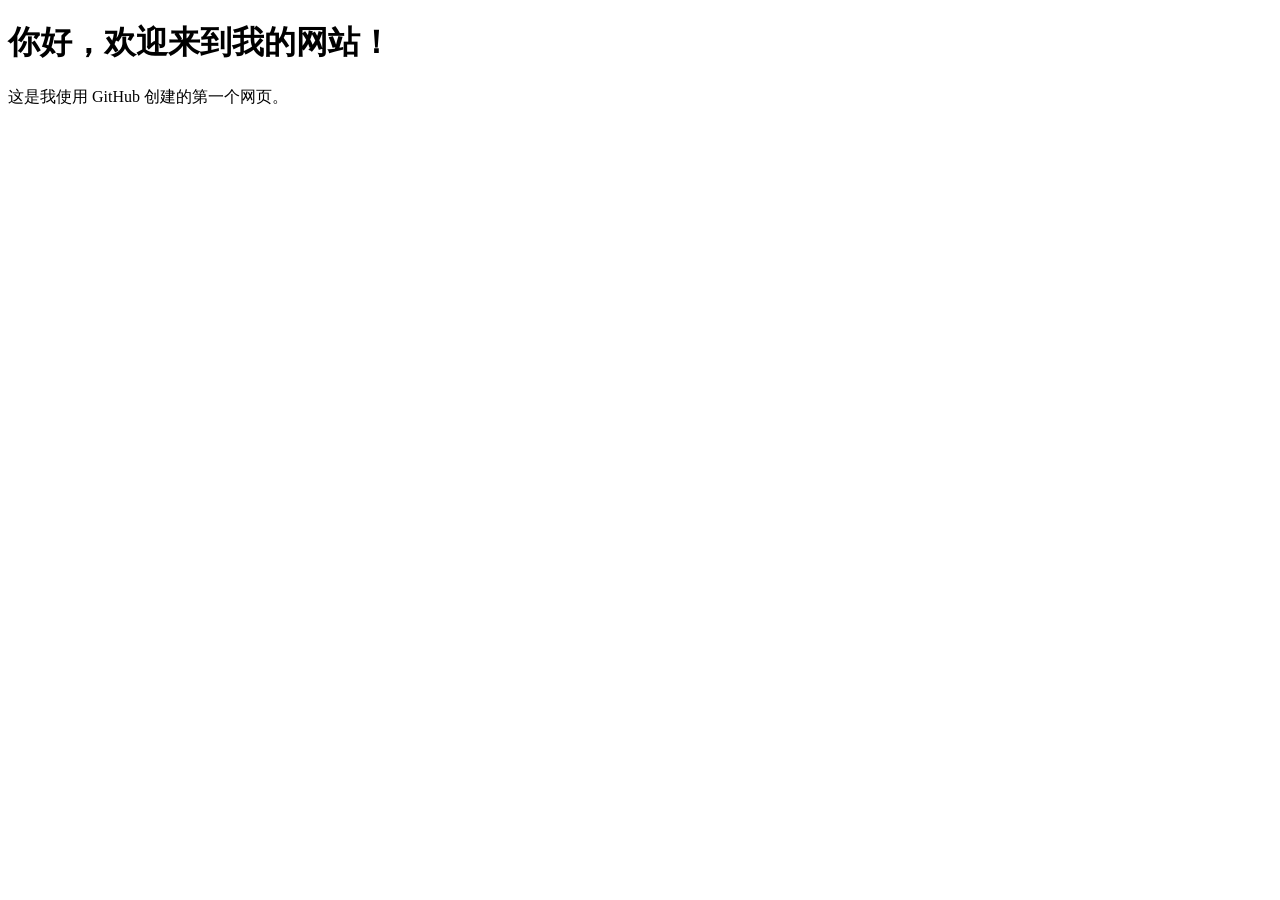
==== index.html @ 8c5da54e "Create index.html for first website" ====
<!DOCTYPE html>
<html lang="zh-CN">
<head>
  <meta charset="UTF-8">
  <meta name="viewport" content="width=device-width, initial-scale=1.0">
  <title>我的第一个网站</title>
</head>
<body>
  <h1>你好，欢迎来到我的网站！</h1>
  <p>这是我使用 GitHub 创建的第一个网页。</p>
</body>
</html>
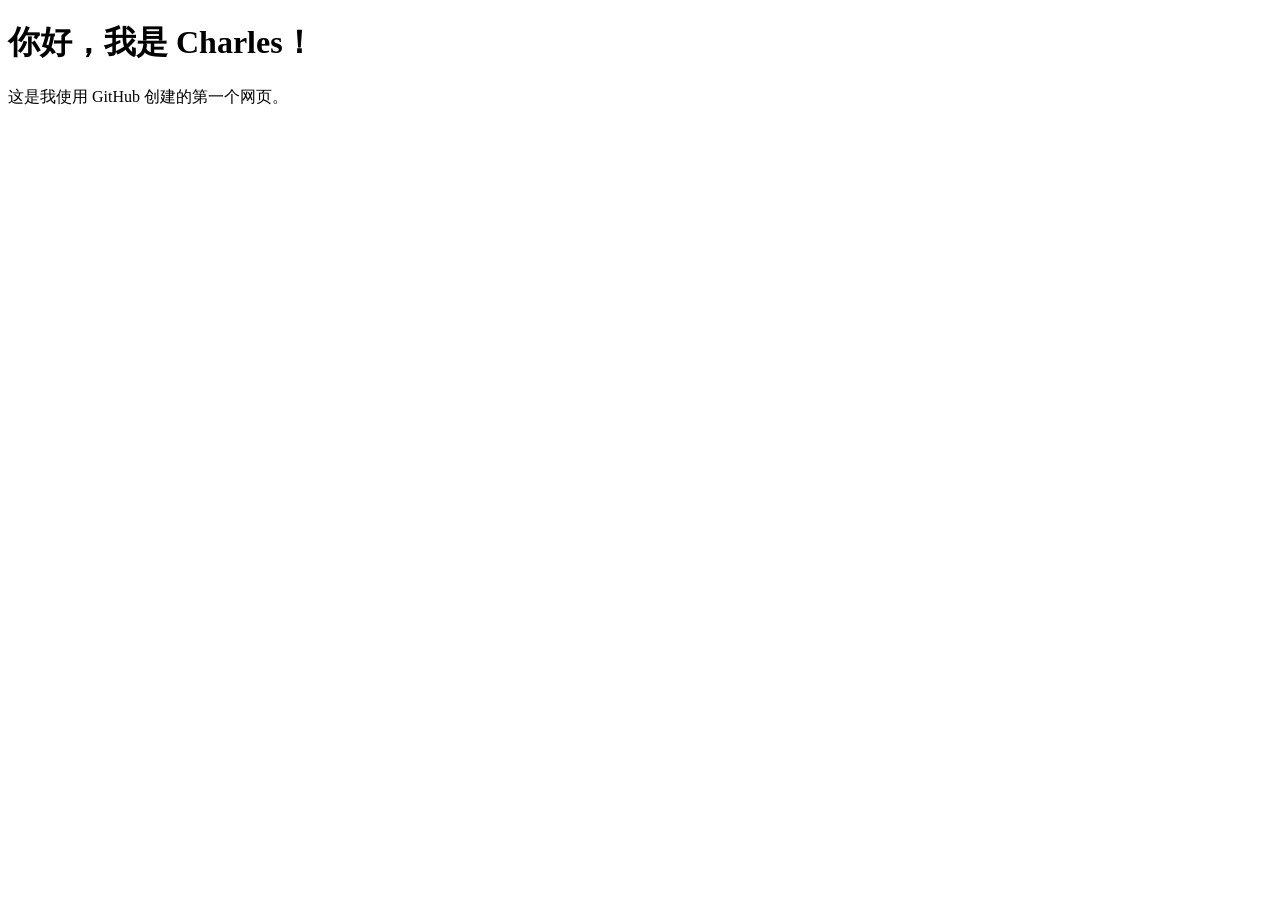
==== commit 9659b705: "Update greeting in index.html" ====
--- a/index.html
+++ b/index.html
@@ -6,7 +6,7 @@
   <title>我的第一个网站</title>
 </head>
 <body>
-  <h1>你好，欢迎来到我的网站！</h1>
+  <h1>你好，我是 Charles！</h1>
   <p>这是我使用 GitHub 创建的第一个网页。</p>
 </body>
 </html>
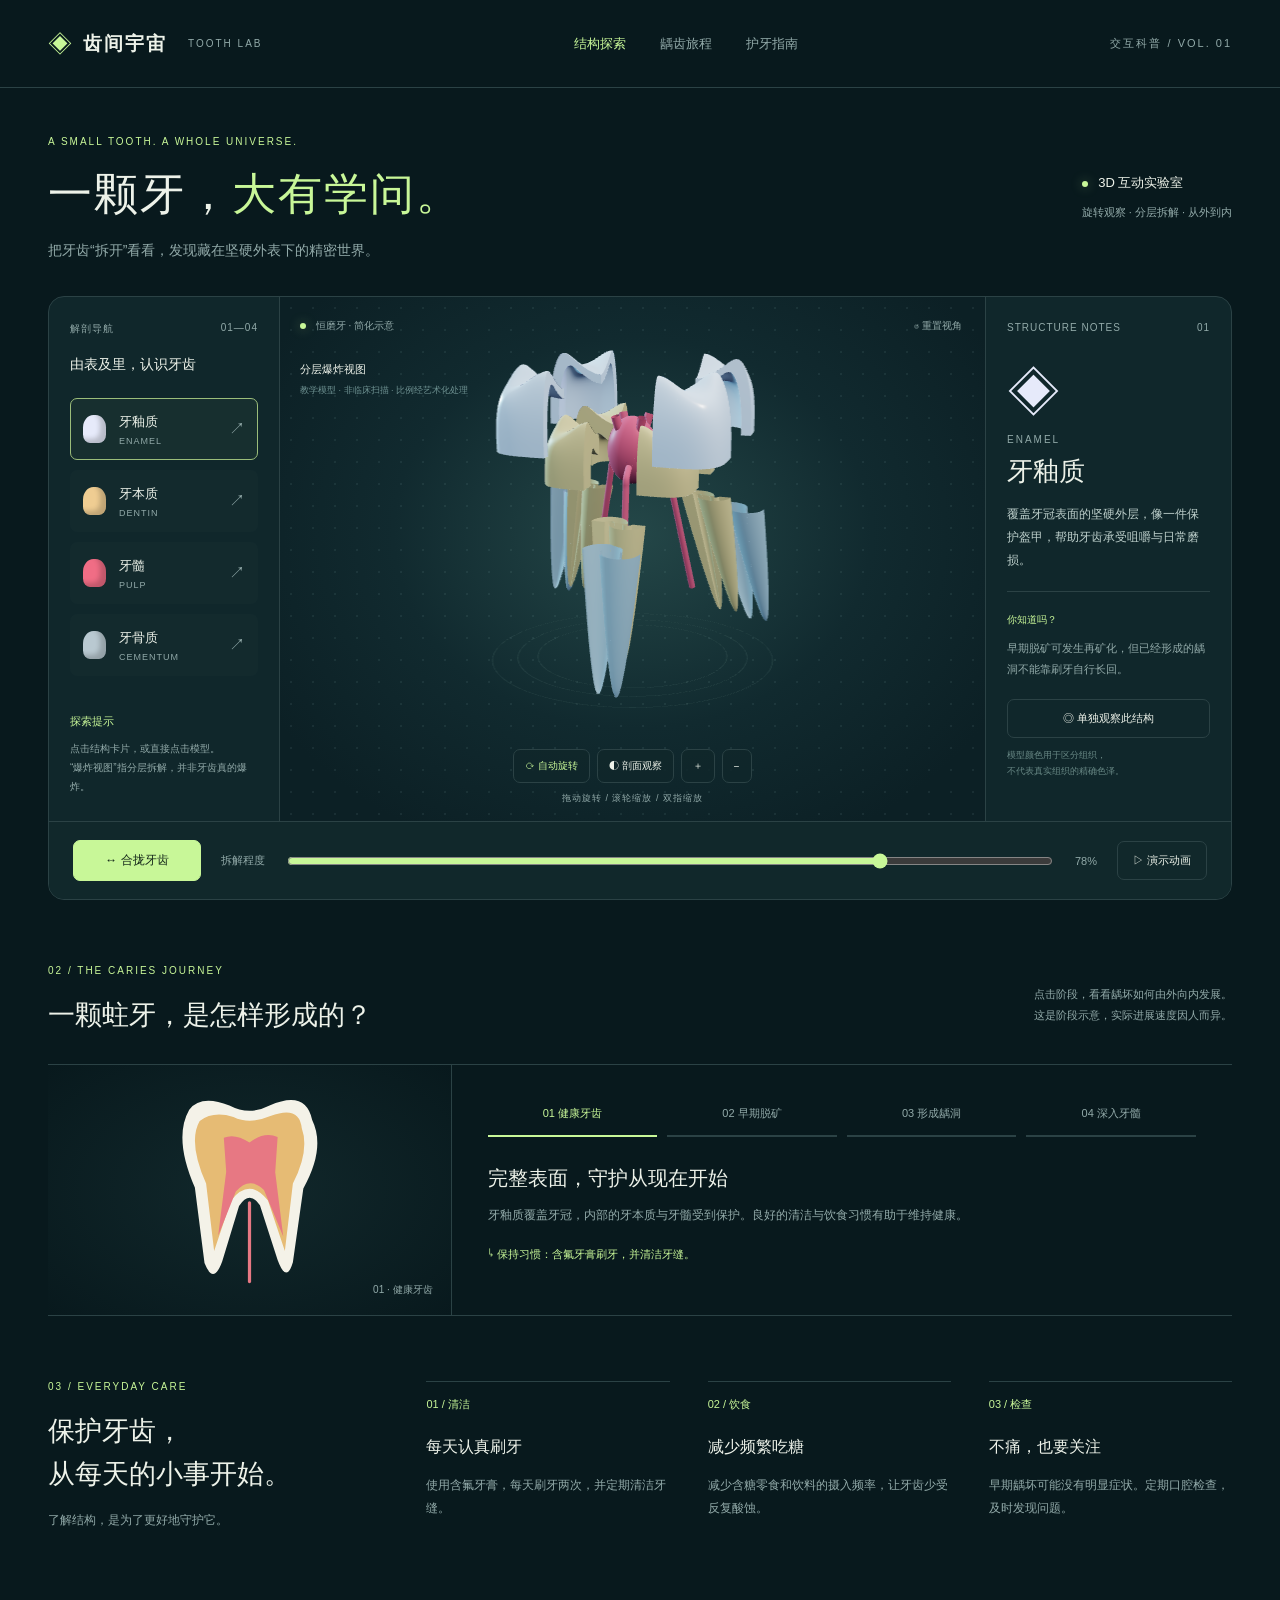
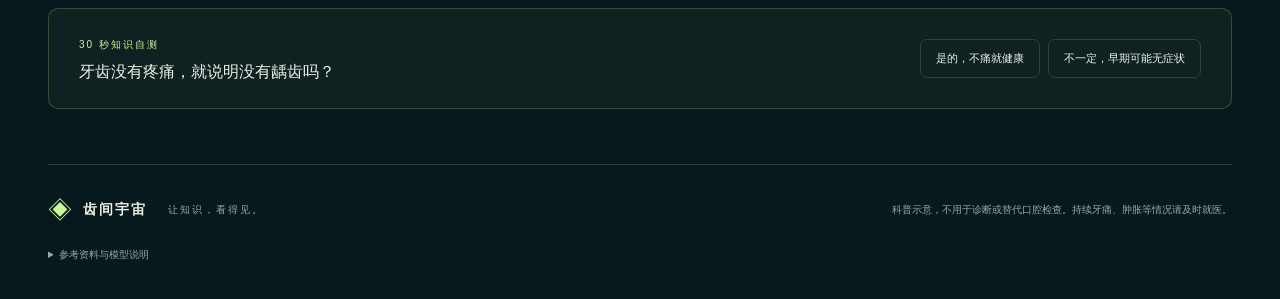
==== commit a0e910b3: "Publish original Tooth Lab interactive 3D website" ====
--- a/index.html
+++ b/index.html
@@ -1,12 +1,13 @@
-<!DOCTYPE html>
-<html lang="zh-CN">
-<head>
-  <meta charset="UTF-8">
-  <meta name="viewport" content="width=device-width, initial-scale=1.0">
-  <title>我的第一个网站</title>
-</head>
-<body>
-  <h1>你好，我是 Charles！</h1>
-  <p>这是我使用 GitHub 创建的第一个网页。</p>
-</body>
-</html>
+<!doctype html>
+<html lang="zh-CN"><head><meta charset="utf-8"><meta name="viewport" content="width=device-width,initial-scale=1"><meta name="description" content="旋转、拆解、探索一颗牙齿。交互式3D口腔科普实验室。"><title>齿间宇宙 · 3D牙齿探索实验室</title><link rel="stylesheet" href="style.css"></head><body>
+<header><a class="brand" href="#">◈ <b>齿间宇宙</b><span>TOOTH LAB</span></a><nav><a class="active" href="#explore">结构探索</a><a href="#decay">龋齿旅程</a><a href="#care">护牙指南</a></nav><span class="edition">交互科普 / VOL. 01</span></header>
+<main><section class="intro"><div><p class="eyebrow">A SMALL TOOTH. A WHOLE UNIVERSE.</p><h1>一颗牙，<em>大有学问。</em></h1><p class="lead">把牙齿“拆开”看看，发现藏在坚硬外表下的精密世界。</p></div><div class="intro-note"><span class="dot"></span> 3D 互动实验室<br><small>旋转观察 · 分层拆解 · 从外到内</small></div></section>
+<section class="lab" id="explore"><aside class="structures"><div class="panel-top">解剖导航 <span>01—04</span></div><h2>由表及里，认识牙齿</h2><div id="layers"></div><div class="mini-note">探索提示<span>点击结构卡片，或直接点击模型。<br>“爆炸视图”指分层拆解，并非牙齿真的爆炸。</span></div></aside>
+<div class="stage"><div class="stage-head"><span><i class="dot"></i> 恒磨牙 · 简化示意</span><button id="reset" class="text-btn">↺ 重置视角</button></div><canvas id="scene" aria-label="可拖动旋转的三维牙齿模型"></canvas><div id="fallback" hidden>当前设备无法启用 WebGL。您仍可通过左侧结构卡片和下方科普内容学习牙齿结构。</div><div class="model-caption"><span id="view-label">分层爆炸视图</span><small>教学模型 · 非临床扫描 · 比例经艺术化处理</small></div><div class="view-tools"><button id="rotate" aria-pressed="true">⟳ 自动旋转</button><button id="cut" aria-pressed="false">◐ 剖面观察</button><button id="zoomIn" aria-label="放大">＋</button><button id="zoomOut" aria-label="缩小">−</button></div><div class="drag-note">拖动旋转 / 滚轮缩放 / 双指缩放</div></div>
+<aside class="detail"><div class="panel-top">STRUCTURE NOTES <span id="number">01</span></div><div class="sample" id="sample">◈</div><p id="english">ENAMEL</p><h2 id="title">牙釉质</h2><p id="description"></p><div class="fact"><span>你知道吗？</span><p id="fact"></p></div><button class="solo" id="solo" aria-pressed="false">◎ 单独观察此结构</button><p class="detail-foot">模型颜色用于区分组织，<br>不代表真实组织的精确色泽。</p></aside>
+<div class="timeline"><button id="explode" class="primary">↔ 合拢牙齿</button><label for="spread">拆解程度</label><input id="spread" type="range" min="0" max="100" value="78"><output id="spread-value">78%</output><button id="play">▷ 演示动画</button></div></section>
+<section class="journey" id="decay"><div class="section-title"><div><p class="eyebrow">02 / THE CARIES JOURNEY</p><h2>一颗蛀牙，是怎样形成的？</h2></div><p>点击阶段，看看龋坏如何由外向内发展。<br>这是阶段示意，实际进展速度因人而异。</p></div><div class="journey-body"><div class="decay-visual"><svg viewBox="0 0 280 270" aria-label="龋坏深度示意图"><path fill="#f4f2e8" d="M65 35 Q80 16 115 30 Q140 43 165 30 Q210 10 218 48 Q235 83 207 133 L194 225 Q186 252 175 222 L153 154 Q140 135 127 155 L106 224 Q95 254 84 226 L72 132 Q45 70 65 35Z"/><path fill="#e6bb74" d="M78 49 Q95 36 120 44 Q140 54 166 43 Q202 29 205 58 Q215 86 194 127 L184 211 L163 148 Q140 119 117 148 L96 211 L86 127 Q63 75 78 49Z"/><path fill="#e77883" d="M108 70 Q122 64 140 76 Q158 62 175 69 L172 113 L182 193 L158 135 Q140 117 123 137 L101 192 L111 112Z"/><path id="lesion" fill="#784f46" d="M125 37 L152 37 L147 47 L132 47Z"/><path d="M140 151 L140 249" stroke="#e77883" stroke-width="4" stroke-linecap="round"/></svg><span id="stage-badge">01 · 健康牙齿</span></div><div class="decay-info"><div class="steps" id="steps"></div><h3 id="decay-title"></h3><p id="decay-text"></p><div class="takeaway" id="decay-tip"></div></div></div></section>
+<section id="care" class="care"><div><p class="eyebrow">03 / EVERYDAY CARE</p><h2>保护牙齿，<br>从每天的小事开始。</h2><p>了解结构，是为了更好地守护它。</p></div><article><span>01 / 清洁</span><h3>每天认真刷牙</h3><p>使用含氟牙膏，每天刷牙两次，并定期清洁牙缝。</p></article><article><span>02 / 饮食</span><h3>减少频繁吃糖</h3><p>减少含糖零食和饮料的摄入频率，让牙齿少受反复酸蚀。</p></article><article><span>03 / 检查</span><h3>不痛，也要关注</h3><p>早期龋坏可能没有明显症状。定期口腔检查，及时发现问题。</p></article></section>
+<section class="quiz"><div><span class="eyebrow">30 秒知识自测</span><h3>牙齿没有疼痛，就说明没有龋齿吗？</h3></div><div><button data-answer="wrong">是的，不痛就健康</button><button data-answer="right">不一定，早期可能无症状</button></div><p id="quiz-result" aria-live="polite"></p></section>
+<footer><div class="brand">◈ <b>齿间宇宙</b><span>让知识，看得见。</span></div><p>科普示意，不用于诊断或替代口腔检查。持续牙痛、肿胀等情况请及时就医。</p><details><summary>参考资料与模型说明</summary><p>结构参考：<a href="https://www.mouthhealthy.org/all-topics-a-z/tooth" target="_blank" rel="noopener">美国牙科协会 · Tooth anatomy</a>；龋齿及预防参考：<a href="https://www.nidcr.nih.gov/health-info/tooth-decay" target="_blank" rel="noopener">NIDCR · Tooth Decay</a>。查阅：2026-10-29。模型为自主绘制的简化三根磨牙示意；未包含牙周膜、牙槽骨和所有显微结构，拆分边界为教学设计。</p></details></footer></main><script type="module" src="app.js"></script></body></html>
+
--- a/style.css
+++ b/style.css
@@ -0,0 +1 @@
+@charset "UTF-8";:root{--bg:#08191d;--panel:#10272b;--line:#2b4245;--ink:#edf2e9;--muted:#92aaa9;--mint:#c8f798}*{box-sizing:border-box}html{scroll-behavior:smooth;scroll-padding-top:25px}body{margin:0;background:var(--bg);color:var(--ink);font-family:"Microsoft YaHei","PingFang SC",sans-serif}button,a,input{-webkit-tap-highlight-color:transparent}button{font:inherit;color:inherit;cursor:pointer;border:1px solid var(--line);background:transparent;border-radius:7px;padding:11px 15px;transition:.2s}button:hover{border-color:var(--mint);background:#c8f79810}button:focus-visible,a:focus-visible,input:focus-visible{outline:2px solid var(--mint);outline-offset:4px}a{color:inherit;text-decoration:none}header{height:88px;max-width:1440px;margin:auto;padding:0 48px;display:flex;align-items:center;justify-content:space-between;border-bottom:1px solid var(--line)}.brand{display:flex;align-items:center;gap:11px;font-size:24px;color:var(--mint)}.brand b{color:var(--ink);font-size:19px;letter-spacing:2px}.brand span{font-size:10px;letter-spacing:2px;color:var(--muted);padding-left:10px}nav{display:flex;gap:34px;font-size:13px;color:var(--muted)}nav .active{color:var(--mint)}.edition{font-size:11px;color:var(--muted);letter-spacing:2px}main{max-width:1440px;padding:0 48px;margin:auto}.intro{display:flex;justify-content:space-between;align-items:center;padding:48px 0 36px}.eyebrow{font-size:10px;letter-spacing:2px;color:var(--mint);margin:0 0 18px}h1{font-size:44px;letter-spacing:2px;margin:0 0 18px;font-weight:500}em{font-style:normal;color:var(--mint)}.lead{font-size:14px;color:var(--muted);margin:0}.intro-note{font-size:13px;line-height:2.2}.intro-note small{font-size:11px;color:var(--muted)}.dot{display:inline-block;width:6px;height:6px;border-radius:50%;background:var(--mint);margin-right:7px;box-shadow:0 0 12px #c8f79766}.lab{display:grid;grid-template-columns:230px minmax(0,1fr) 245px;border:1px solid var(--line);border-radius:16px;overflow:hidden;background:var(--panel)}.structures,.detail{padding:25px 21px}.panel-top{display:flex;justify-content:space-between;color:var(--muted);font-size:10px;letter-spacing:1px}.structures h2{font-size:14px;font-weight:500;margin:20px 0 24px}.layer{display:flex;align-items:center;width:100%;text-align:left;margin-bottom:10px;padding:13px 12px;border:1px solid transparent;background:#ffffff03;gap:13px}.layer.selected{background:#c8f7980a;border-color:#9bbd7a}.layer .swatch{width:23px;height:28px;border-radius:45% 45% 30% 30%;box-shadow:inset -6px -4px 5px #0003}.layer b{font-weight:500;font-size:13px}.layer small{display:block;font-size:9px;margin-top:5px;color:var(--muted);letter-spacing:1px}.layer .arrow{margin-left:auto;color:var(--muted)}.mini-note{margin-top:38px;font-size:11px;color:var(--mint)}.mini-note span{display:block;font-size:10px;line-height:1.9;color:var(--muted);margin-top:10px}.stage{position:relative;min-height:505px;background:radial-gradient(ellipse at 50% 45%,#244748 0,#112a2f 48%,#0c2025 85%);border-left:1px solid var(--line);border-right:1px solid var(--line);overflow:hidden}.stage:before{content:"";position:absolute;inset:0;background-image:radial-gradient(#7da6a61d 1px,transparent 1px);background-size:22px 22px;pointer-events:none}.stage canvas{width:100%;height:100%;position:absolute;inset:0;touch-action:none}.stage-head{position:absolute;z-index:2;left:20px;right:16px;top:15px;display:flex;justify-content:space-between;align-items:center;font-size:10px;color:var(--muted)}.text-btn{border:0;padding:7px;font-size:10px}.model-caption{position:absolute;left:20px;top:65px;pointer-events:none;font-size:11px}.model-caption small{display:block;color:#6f9292;font-size:9px;margin-top:7px}.view-tools{position:absolute;bottom:38px;left:0;right:0;display:flex;gap:7px;justify-content:center}.view-tools button{font-size:10px;background:#10272be0;padding:9px 11px}.view-tools button[aria-pressed=true]{color:var(--mint)}.drag-note{position:absolute;bottom:16px;text-align:center;left:0;right:0;font-size:9px;color:var(--muted);letter-spacing:1px}.sample{font-size:53px;margin:24px 0 5px;color:#f3f0de}.detail #english{font-size:10px;letter-spacing:2px;color:var(--muted);margin:5px 0 9px}.detail h2{font-size:26px;font-weight:500;margin:0 0 14px}.detail #description{font-size:12px;line-height:1.9;color:#bed0cc;min-height:69px}.fact{border-top:1px solid var(--line);padding-top:17px;margin-top:19px}.fact span{color:var(--mint);font-size:10px}.fact p{font-size:11px;line-height:1.9;color:var(--muted)}.solo{width:100%;font-size:11px;margin-top:8px}.detail-foot{color:#688885;font-size:9px;line-height:1.8}.timeline{grid-column:1/-1;border-top:1px solid var(--line);padding:18px 24px;display:flex;align-items:center;gap:20px;background:#11282b}.primary{background:var(--mint);color:#15281a;border-color:var(--mint);font-size:12px;min-width:128px}.primary:hover{background:#dbffb7}.timeline label,.timeline output{font-size:11px;color:var(--muted)}input[type=range]{accent-color:var(--mint);flex:1;min-width:50px;cursor:pointer}.timeline #play{font-size:11px}.section-title{display:flex;align-items:end;justify-content:space-between;margin:65px 0 27px}.section-title h2,.care h2{font-size:27px;line-height:1.6;font-weight:500;margin:0}.section-title>p{font-size:11px;color:var(--muted);line-height:1.9}.journey-body{display:grid;grid-template-columns:34% 1fr;border-top:1px solid var(--line);border-bottom:1px solid var(--line)}.decay-visual{display:flex;align-items:center;justify-content:center;position:relative;background:radial-gradient(#24464855,transparent)}.decay-visual svg{width:225px;height:250px}.decay-visual>span{position:absolute;bottom:18px;right:18px;font-size:10px;color:var(--muted)}.decay-info{padding:32px 36px;border-left:1px solid var(--line)}.steps{display:flex;gap:10px;justify-content:space-between}.steps button{border:0;border-bottom:2px solid var(--line);border-radius:0;color:var(--muted);font-size:11px;flex:1;padding:9px 0 14px}.steps button.active{color:var(--mint);border-color:var(--mint)}.decay-info h3{font-size:20px;font-weight:500;margin:28px 0 10px}.decay-info>p{font-size:12px;color:var(--muted);line-height:1.9}.takeaway{font-size:11px;color:var(--mint);padding-top:8px}.care{display:grid;grid-template-columns:1.4fr 1fr 1fr 1fr;gap:38px;margin:65px 0}.care>div>p:last-child,.care article p{font-size:12px;color:var(--muted);line-height:1.9}.care article{padding-top:12px;border-top:1px solid var(--line)}.care article span{font-size:11px;color:var(--mint)}.care article h3{font-size:16px;margin-top:25px;font-weight:500}.quiz{background:#c8f7980a;border:1px solid #c8f79833;border-radius:10px;padding:25px 30px;display:flex;justify-content:space-between;align-items:center;gap:20px;flex-wrap:wrap}.quiz h3{font-size:16px;font-weight:500;margin:10px 0 0}.quiz button{font-size:11px;margin-left:8px}.quiz #quiz-result{width:100%;font-size:12px;color:var(--mint);margin:0}.quiz #quiz-result:empty{display:none}footer{border-top:1px solid var(--line);margin-top:55px;padding:28px 0 35px;display:flex;flex-wrap:wrap;align-items:center;justify-content:space-between}footer .brand b{font-size:14px}footer .brand span{font-size:10px}footer>p{font-size:10px;color:var(--muted)}details{width:100%;font-size:10px;color:var(--muted);line-height:1.9;margin-top:18px}summary{cursor:pointer}details a{text-decoration:underline}#fallback{position:absolute;inset:150px 35px;line-height:2;color:var(--mint);font-size:14px}@media(min-width:1500px){.stage{min-height:560px}}@media(max-width:1100px){main{padding:0 25px}header{padding:0 25px}.lab{grid-template-columns:190px minmax(0,1fr) 210px}.structures,.detail{padding:20px 15px}.intro h1{font-size:36px}.stage{min-height:490px}.care{gap:22px}.timeline{gap:12px}}@media(max-width:800px){header{height:72px}.brand span,.edition,.intro-note{display:none}nav{gap:20px;font-size:11px}main{padding:0 18px}.intro{padding:35px 0 28px}h1{font-size:32px!important}.lead{font-size:12px}.lab{grid-template-columns:1fr}.structures{padding:18px}.structures h2,.mini-note{display:none}#layers{display:flex;gap:7px;margin-top:14px}.layer{padding:10px 7px;margin:0;justify-content:center;gap:5px}.layer b{font-size:11px}.layer small,.layer .arrow{display:none}.layer .swatch{width:12px;height:16px}.stage{min-height:460px;border:0;border-top:1px solid var(--line);border-bottom:1px solid var(--line)}.detail{display:grid;grid-template-columns:1fr 1fr;gap:0 25px;padding:22px}.detail .panel-top{grid-column:1/-1}.sample{display:none}.detail #english{grid-column:1;margin-top:19px}.detail h2{grid-column:1;font-size:23px}.detail #description{grid-column:1;margin:0}.detail .fact{grid-column:2;grid-row:2/5;margin-top:15px}.detail .solo{grid-column:1/-1}.detail-foot{grid-column:1/-1;margin-bottom:0}.timeline{grid-row:3;padding:15px;gap:10px;flex-wrap:wrap}.timeline label{display:none}.timeline #play{width:100%}.journey-body{grid-template-columns:1fr}.decay-visual{min-height:245px}.decay-info{border:0;padding:20px}.section-title{margin-top:45px;display:block}.section-title h2,.care h2{font-size:24px}.care{grid-template-columns:1fr 1fr;gap:24px;margin:45px 0}.care>div{grid-column:1/-1}.care article:last-child{grid-column:1/-1}.quiz{padding:22px}.quiz button{margin:5px 0}.quiz>div:last-of-type{display:flex;gap:8px}footer{gap:15px}footer>p{line-height:1.8}.view-tools button{padding:10px 12px}}
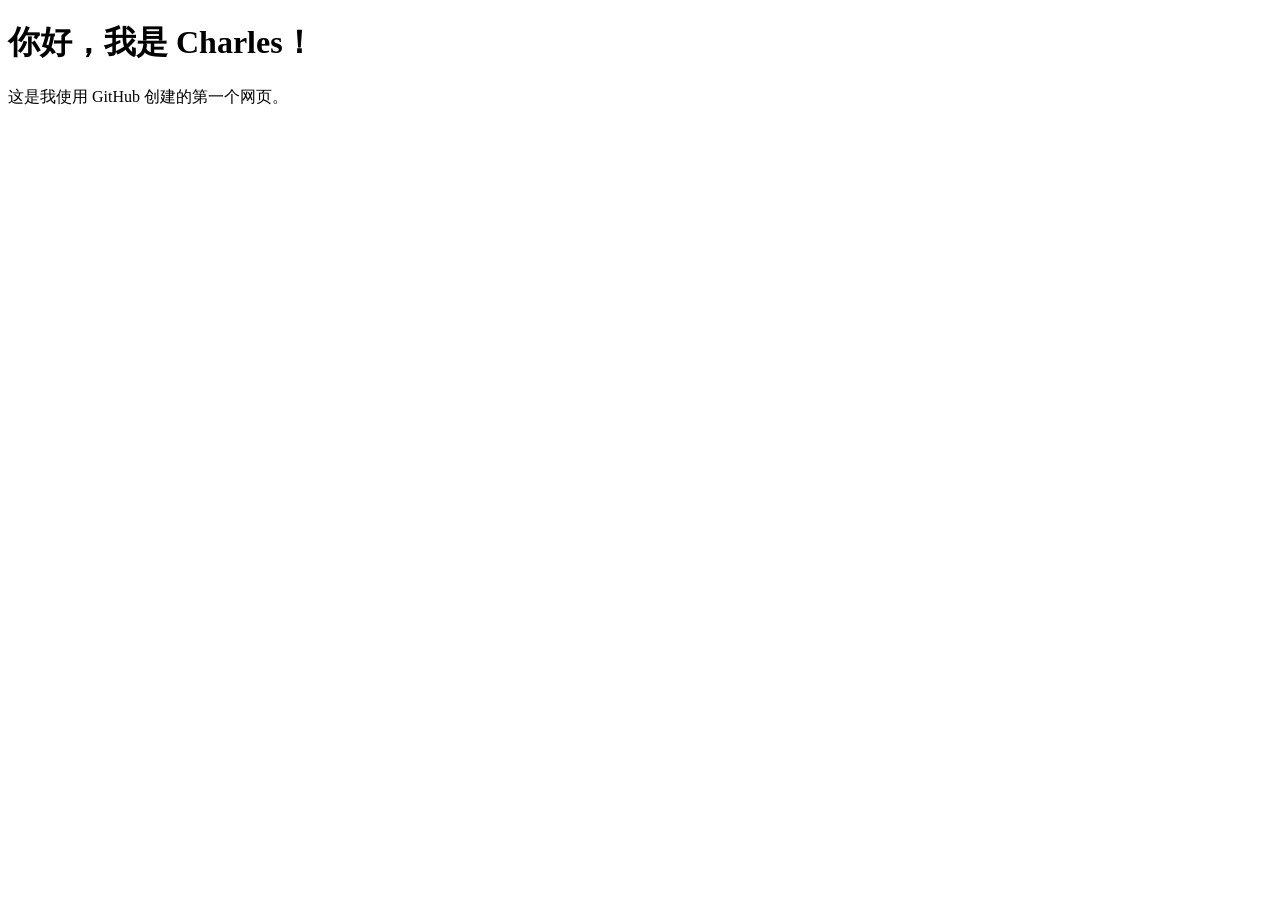
==== commit b73f7f5a: "Restore first homepage and move Tooth Lab into its own directory" ====
--- a/index.html
+++ b/index.html
@@ -1,13 +1,12 @@
-<!doctype html>
-<html lang="zh-CN"><head><meta charset="utf-8"><meta name="viewport" content="width=device-width,initial-scale=1"><meta name="description" content="旋转、拆解、探索一颗牙齿。交互式3D口腔科普实验室。"><title>齿间宇宙 · 3D牙齿探索实验室</title><link rel="stylesheet" href="style.css"></head><body>
-<header><a class="brand" href="#">◈ <b>齿间宇宙</b><span>TOOTH LAB</span></a><nav><a class="active" href="#explore">结构探索</a><a href="#decay">龋齿旅程</a><a href="#care">护牙指南</a></nav><span class="edition">交互科普 / VOL. 01</span></header>
-<main><section class="intro"><div><p class="eyebrow">A SMALL TOOTH. A WHOLE UNIVERSE.</p><h1>一颗牙，<em>大有学问。</em></h1><p class="lead">把牙齿“拆开”看看，发现藏在坚硬外表下的精密世界。</p></div><div class="intro-note"><span class="dot"></span> 3D 互动实验室<br><small>旋转观察 · 分层拆解 · 从外到内</small></div></section>
-<section class="lab" id="explore"><aside class="structures"><div class="panel-top">解剖导航 <span>01—04</span></div><h2>由表及里，认识牙齿</h2><div id="layers"></div><div class="mini-note">探索提示<span>点击结构卡片，或直接点击模型。<br>“爆炸视图”指分层拆解，并非牙齿真的爆炸。</span></div></aside>
-<div class="stage"><div class="stage-head"><span><i class="dot"></i> 恒磨牙 · 简化示意</span><button id="reset" class="text-btn">↺ 重置视角</button></div><canvas id="scene" aria-label="可拖动旋转的三维牙齿模型"></canvas><div id="fallback" hidden>当前设备无法启用 WebGL。您仍可通过左侧结构卡片和下方科普内容学习牙齿结构。</div><div class="model-caption"><span id="view-label">分层爆炸视图</span><small>教学模型 · 非临床扫描 · 比例经艺术化处理</small></div><div class="view-tools"><button id="rotate" aria-pressed="true">⟳ 自动旋转</button><button id="cut" aria-pressed="false">◐ 剖面观察</button><button id="zoomIn" aria-label="放大">＋</button><button id="zoomOut" aria-label="缩小">−</button></div><div class="drag-note">拖动旋转 / 滚轮缩放 / 双指缩放</div></div>
-<aside class="detail"><div class="panel-top">STRUCTURE NOTES <span id="number">01</span></div><div class="sample" id="sample">◈</div><p id="english">ENAMEL</p><h2 id="title">牙釉质</h2><p id="description"></p><div class="fact"><span>你知道吗？</span><p id="fact"></p></div><button class="solo" id="solo" aria-pressed="false">◎ 单独观察此结构</button><p class="detail-foot">模型颜色用于区分组织，<br>不代表真实组织的精确色泽。</p></aside>
-<div class="timeline"><button id="explode" class="primary">↔ 合拢牙齿</button><label for="spread">拆解程度</label><input id="spread" type="range" min="0" max="100" value="78"><output id="spread-value">78%</output><button id="play">▷ 演示动画</button></div></section>
-<section class="journey" id="decay"><div class="section-title"><div><p class="eyebrow">02 / THE CARIES JOURNEY</p><h2>一颗蛀牙，是怎样形成的？</h2></div><p>点击阶段，看看龋坏如何由外向内发展。<br>这是阶段示意，实际进展速度因人而异。</p></div><div class="journey-body"><div class="decay-visual"><svg viewBox="0 0 280 270" aria-label="龋坏深度示意图"><path fill="#f4f2e8" d="M65 35 Q80 16 115 30 Q140 43 165 30 Q210 10 218 48 Q235 83 207 133 L194 225 Q186 252 175 222 L153 154 Q140 135 127 155 L106 224 Q95 254 84 226 L72 132 Q45 70 65 35Z"/><path fill="#e6bb74" d="M78 49 Q95 36 120 44 Q140 54 166 43 Q202 29 205 58 Q215 86 194 127 L184 211 L163 148 Q140 119 117 148 L96 211 L86 127 Q63 75 78 49Z"/><path fill="#e77883" d="M108 70 Q122 64 140 76 Q158 62 175 69 L172 113 L182 193 L158 135 Q140 117 123 137 L101 192 L111 112Z"/><path id="lesion" fill="#784f46" d="M125 37 L152 37 L147 47 L132 47Z"/><path d="M140 151 L140 249" stroke="#e77883" stroke-width="4" stroke-linecap="round"/></svg><span id="stage-badge">01 · 健康牙齿</span></div><div class="decay-info"><div class="steps" id="steps"></div><h3 id="decay-title"></h3><p id="decay-text"></p><div class="takeaway" id="decay-tip"></div></div></div></section>
-<section id="care" class="care"><div><p class="eyebrow">03 / EVERYDAY CARE</p><h2>保护牙齿，<br>从每天的小事开始。</h2><p>了解结构，是为了更好地守护它。</p></div><article><span>01 / 清洁</span><h3>每天认真刷牙</h3><p>使用含氟牙膏，每天刷牙两次，并定期清洁牙缝。</p></article><article><span>02 / 饮食</span><h3>减少频繁吃糖</h3><p>减少含糖零食和饮料的摄入频率，让牙齿少受反复酸蚀。</p></article><article><span>03 / 检查</span><h3>不痛，也要关注</h3><p>早期龋坏可能没有明显症状。定期口腔检查，及时发现问题。</p></article></section>
-<section class="quiz"><div><span class="eyebrow">30 秒知识自测</span><h3>牙齿没有疼痛，就说明没有龋齿吗？</h3></div><div><button data-answer="wrong">是的，不痛就健康</button><button data-answer="right">不一定，早期可能无症状</button></div><p id="quiz-result" aria-live="polite"></p></section>
-<footer><div class="brand">◈ <b>齿间宇宙</b><span>让知识，看得见。</span></div><p>科普示意，不用于诊断或替代口腔检查。持续牙痛、肿胀等情况请及时就医。</p><details><summary>参考资料与模型说明</summary><p>结构参考：<a href="https://www.mouthhealthy.org/all-topics-a-z/tooth" target="_blank" rel="noopener">美国牙科协会 · Tooth anatomy</a>；龋齿及预防参考：<a href="https://www.nidcr.nih.gov/health-info/tooth-decay" target="_blank" rel="noopener">NIDCR · Tooth Decay</a>。查阅：2026-10-29。模型为自主绘制的简化三根磨牙示意；未包含牙周膜、牙槽骨和所有显微结构，拆分边界为教学设计。</p></details></footer></main><script type="module" src="app.js"></script></body></html>
-
+<!DOCTYPE html>
+<html lang="zh-CN">
+<head>
+  <meta charset="UTF-8">
+  <meta name="viewport" content="width=device-width, initial-scale=1.0">
+  <title>我的第一个网站</title>
+</head>
+<body>
+  <h1>你好，我是 Charles！</h1>
+  <p>这是我使用 GitHub 创建的第一个网页。</p>
+</body>
+</html>
